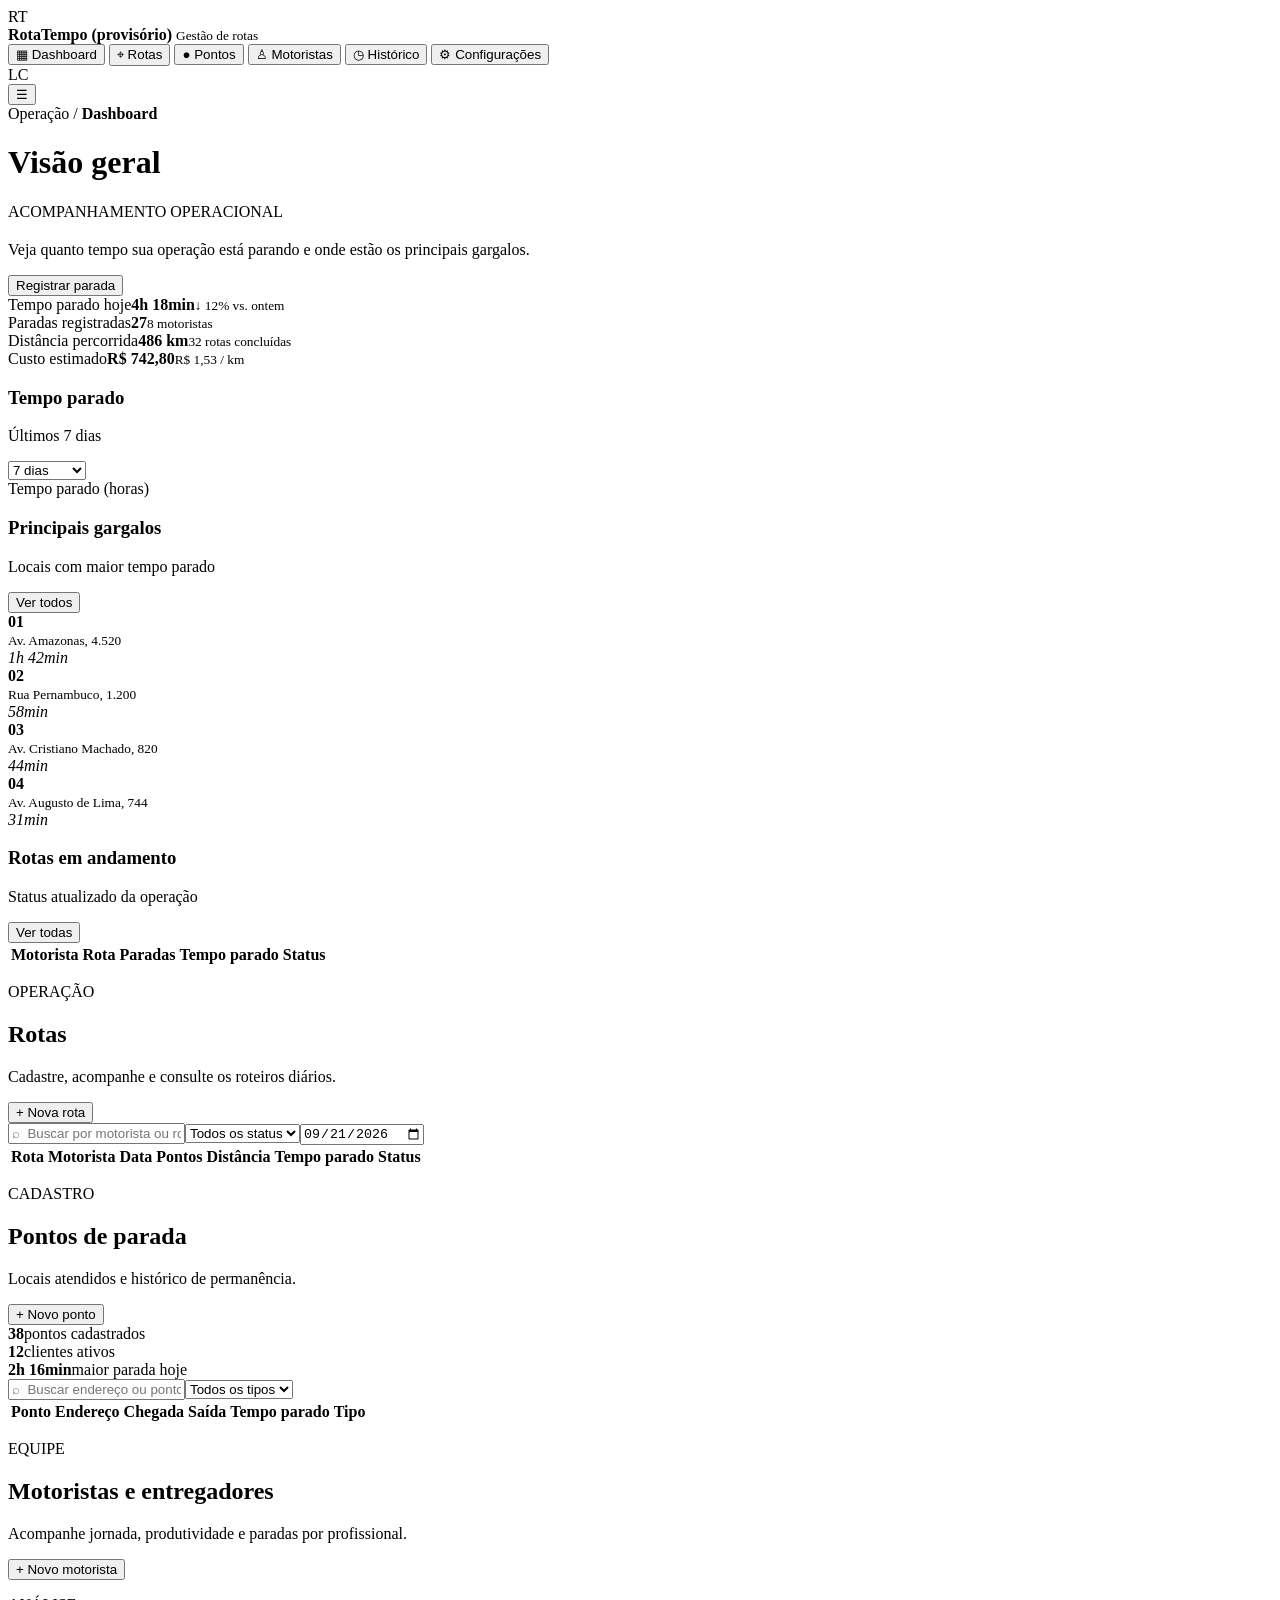
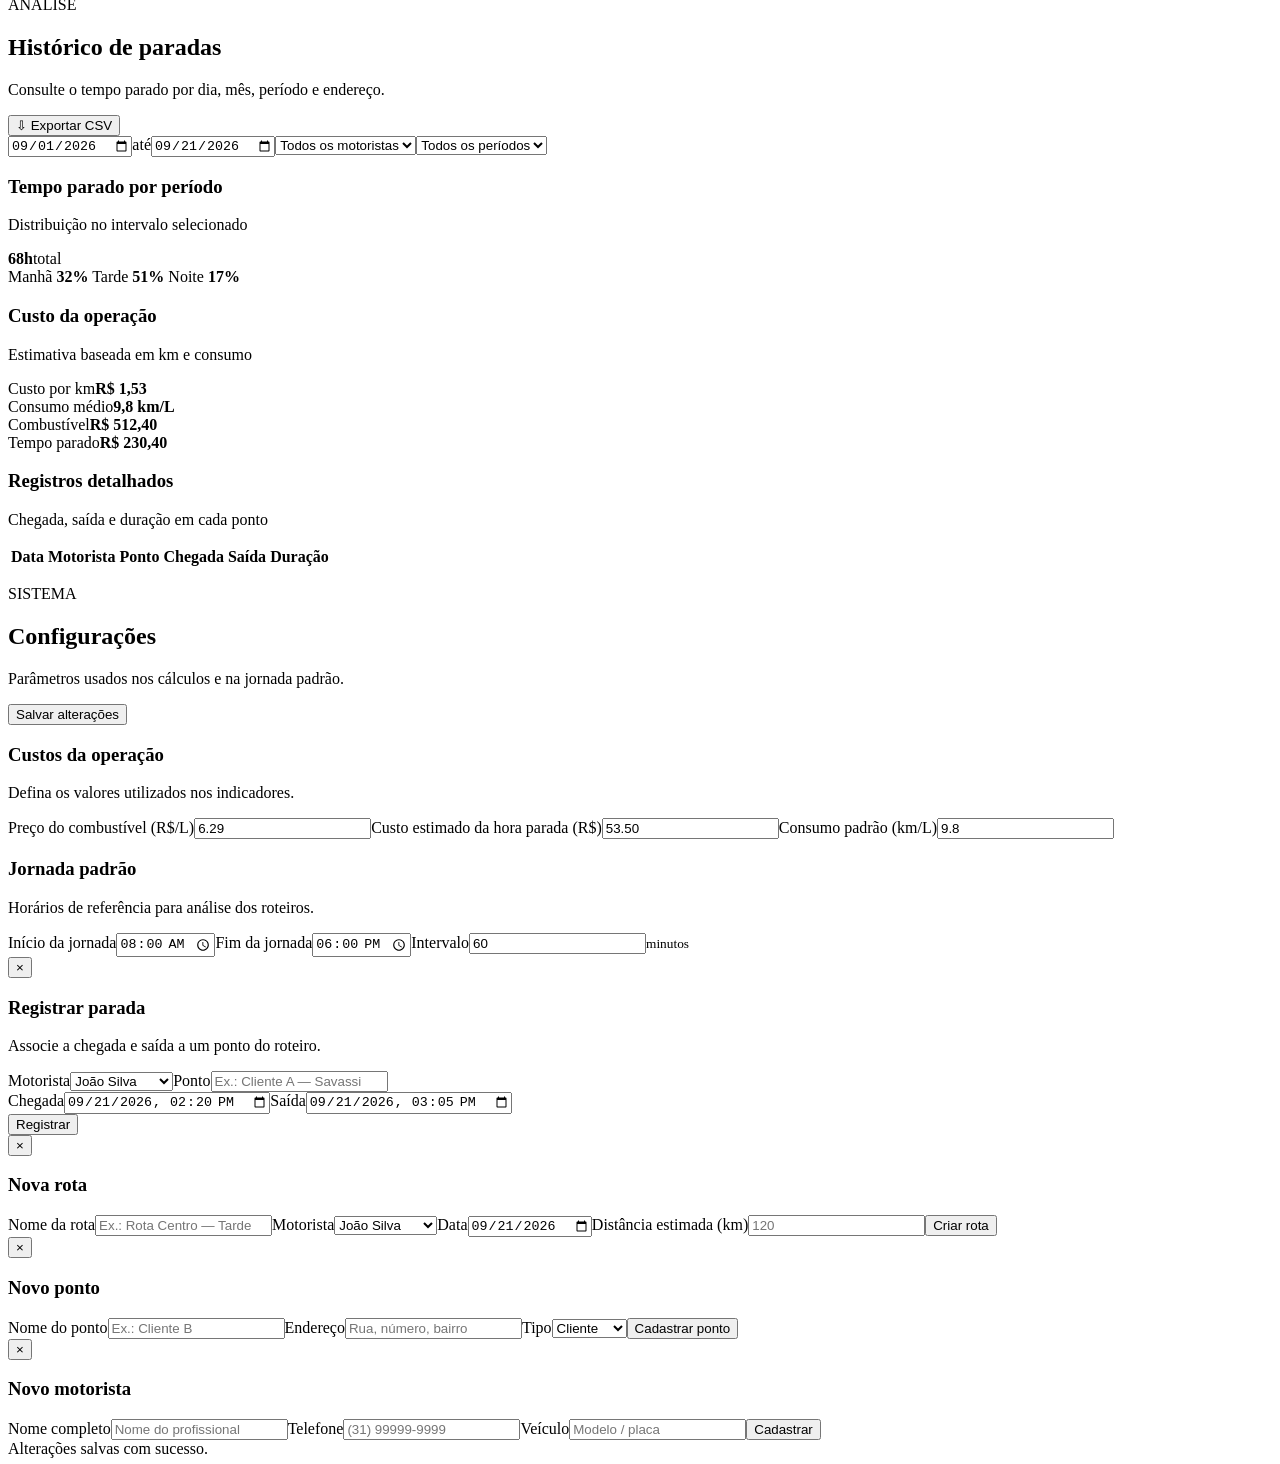
==== src/resourses/index.html @ 1d6804e8 "Criacao Classes" ====
<!DOCTYPE html>
<html lang="pt-BR">
<head>
  <meta charset="UTF-8">
  <meta name="viewport" content="width=device-width, initial-scale=1.0">
  <title>Gerente</title>
  <link rel="stylesheet" href="styles.css">
</head>
<body>
  <div class="app-shell">
    <aside class="sidebar">
      <div class="brand">
        <div class="brand-mark">RT</div>
        <div>
          <strong>RotaTempo (provisório)</strong>
          <small>Gestão de rotas</small>
        </div>
      </div>

      <nav>
        <button class="nav-item active" data-page="dashboard"><span>▦</span> Dashboard</button>
        <button class="nav-item" data-page="rotas"><span>⌖</span> Rotas</button>
        <button class="nav-item" data-page="pontos"><span>●</span> Pontos</button>
        <button class="nav-item" data-page="motoristas"><span>♙</span> Motoristas</button>
        <button class="nav-item" data-page="historico"><span>◷</span> Histórico</button>
        <button class="nav-item" data-page="configuracoes"><span>⚙</span> Configurações</button>
      </nav>

      <div class="sidebar-footer">
        <div class="user-avatar">LC</div>
        <div>
          <strong class="user-name"></strong>
          <!--<small>Administrador</small>-->
        </div>
      </div>
    </aside>

    <main class="main">
      <header class="topbar">
        <button class="mobile-menu" id="mobileMenu">☰</button>
        <div>
          <div class="breadcrumb">Operação / <strong id="pageName">Dashboard</strong></div>
          <h1 id="pageTitle">Visão geral</h1>
        </div>
        <div class="top-actions">
          <!--<div class="date-chip">21/09/2026</div>
          <button class="icon-btn" title="Notificações">♢</button>-->
        </div>
      </header>

      <section id="dashboard" class="page active">
        <div class="page-intro">
          <div>
            <p class="eyebrow">ACOMPANHAMENTO OPERACIONAL</p>
            <h2 class="user-name"></h2>
            <p class="muted">Veja quanto tempo sua operação está parando e onde estão os principais gargalos.</p>
          </div>
          <button class="primary" data-modal="modalRegistro">Registrar parada</button>
        </div>

        <div class="kpi-grid">
          <article class="kpi-card">
            <!--<div class="kpi-icon blue">◷</div>-->
            <div><span>Tempo parado hoje</span><strong>4h 18min</strong><small class="positive">↓ 12% vs. ontem</small></div>
          </article>
          <article class="kpi-card">
            <!--<div class="kpi-icon orange">●</div>-->
            <div><span>Paradas registradas</span><strong>27</strong><small>8 motoristas</small></div>
          </article>
          <article class="kpi-card">
            <!--<div class="kpi-icon green">⌁</div>-->
            <div><span>Distância percorrida</span><strong>486 km</strong><small>32 rotas concluídas</small></div>
          </article>
          <article class="kpi-card">
            <!--<div class="kpi-icon purple">R$</div>-->
            <div><span>Custo estimado</span><strong class="custoEstimado">R$ 742,80</strong><small>R$ 1,53 / km</small></div>
          </article>
        </div>

        <div class="dashboard-grid">
          <article class="card chart-card">
            <div class="card-head">
              <div><h3>Tempo parado</h3><p>Últimos 7 dias</p></div>
              <select id="chartPeriod">
                <option>7 dias</option>
                <option>30 dias</option>
                <option>Este mês</option>
              </select>
            </div>
            <div class="bar-chart" id="barChart"></div>
            <div class="chart-legend"><span><i></i> Tempo parado (horas)</span></div>
          </article>

          <article class="card">
            <div class="card-head"><div><h3>Principais gargalos</h3><p>Locais com maior tempo parado</p></div><button class="link-btn" data-page-link="pontos">Ver todos</button></div>
            <div class="ranking">
              <div class="rank-row"><b class="ponto-id">01</b><div><!--<strong class="ponto-endereco">Centro de Distribuição</strong>--><small class="ponto-endereco">Av. Amazonas, 4.520</small></div><em class="ponto-tempoParadoCalculado">1h 42min</em></div>
              <div class="rank-row"><b>02</b><div><!--<strong>Cliente A — Savassi</strong>--><small>Rua Pernambuco, 1.200</small></div><em>58min</em></div>
              <div class="rank-row"><b>03</b><div><!--<strong>Laboratório Norte</strong>--><small>Av. Cristiano Machado, 820</small></div><em>44min</em></div>
              <div class="rank-row"><b>04</b><div><!--<strong>Mercado Central</strong>--><small>Av. Augusto de Lima, 744</small></div><em>31min</em></div>
            </div>
          </article>
        </div>

        <article class="card table-card">
          <div class="card-head">
            <div><h3>Rotas em andamento</h3><p>Status atualizado da operação</p></div>
            <button class="link-btn" data-page-link="rotas">Ver todas</button>
          </div>
          <div class="table-wrap">
            <table><thead><tr><th>Motorista</th><th>Rota</th><th>Paradas</th><th>Tempo parado</th><th>Status</th></tr></thead>
            <tbody id="dashboardRoutes"></tbody></table>
          </div>
        </article>
      </section>

      <section id="rotas" class="page">
        <div class="page-intro"><div><p class="eyebrow">OPERAÇÃO</p><h2>Rotas</h2><p class="muted">Cadastre, acompanhe e consulte os roteiros diários.</p></div><button class="primary" data-modal="modalRota">+ Nova rota</button></div>
        <div class="filter-row"><input id="routeSearch" class="search" placeholder="⌕  Buscar por motorista ou rota..."><select><option>Todos os status</option><option>Em andamento</option><option>Concluída</option><option>Pendente</option></select><input type="date" value="2026-09-21"></div>
        <article class="card table-card"><div class="table-wrap"><table><thead><tr><th>Rota</th><th>Motorista</th><th>Data</th><th>Pontos</th><th>Distância</th><th>Tempo parado</th><th>Status</th><th></th></tr></thead><tbody id="routesTable"></tbody></table></div></article>
      </section>

      <section id="pontos" class="page">
        <div class="page-intro"><div><p class="eyebrow">CADASTRO</p><h2>Pontos de parada</h2><p class="muted">Locais atendidos e histórico de permanência.</p></div><button class="primary" data-modal="modalPonto">+ Novo ponto</button></div>
        <div class="summary-strip"><div><strong>38</strong><span>pontos cadastrados</span></div><div><strong>12</strong><span>clientes ativos</span></div><div><strong>2h 16min</strong><span>maior parada hoje</span></div></div>
        <article class="card table-card"><div class="filter-row compact"><input id="pointSearch" class="search" placeholder="⌕  Buscar endereço ou ponto..."><select><option>Todos os tipos</option><option>Cliente</option><option>Depósito</option><option>Coleta</option></select></div><div class="table-wrap"><table><thead><tr><th>Ponto</th><th>Endereço</th><th>Chegada</th><th>Saída</th><th>Tempo parado</th><th>Tipo</th></tr></thead><tbody id="pointsTable"></tbody></table></div></article>
      </section>

      <section id="motoristas" class="page">
        <div class="page-intro"><div><p class="eyebrow">EQUIPE</p><h2>Motoristas e entregadores</h2><p class="muted">Acompanhe jornada, produtividade e paradas por profissional.</p></div><button class="primary" data-modal="modalMotorista">+ Novo motorista</button></div>
        <div class="driver-grid" id="driverGrid"></div>
      </section>

      <section id="historico" class="page">
        <div class="page-intro"><div><p class="eyebrow">ANÁLISE</p><h2>Histórico de paradas</h2><p class="muted">Consulte o tempo parado por dia, mês, período e endereço.</p></div><button class="secondary" id="exportBtn">⇩ Exportar CSV</button></div>
        <div class="filter-row"><input type="date" value="2026-09-01"><span class="arrow">até</span><input type="date" value="2026-09-21"><select><option>Todos os motoristas</option><option>João Silva</option><option>Marcos Lima</option><option>Rafael Souza</option></select><select><option>Todos os períodos</option><option>Manhã</option><option>Tarde</option><option>Noite</option></select></div>
        <div class="dashboard-grid">
        <!--Adicionar filtro-->
          <article class="card chart-card"><div class="card-head"><div><h3>Tempo parado por período</h3><p>Distribuição no intervalo selecionado</p></div></div><div class="donut-wrap"><div class="donut"><div><strong>68h</strong><span>total</span></div></div><div class="donut-legend"><span><i class="dot morning"></i> Manhã <b>32%</b></span><span><i class="dot afternoon"></i> Tarde <b>51%</b></span><span><i class="dot night"></i> Noite <b>17%</b></span></div></div></article>
          <article class="card chart-card"><div class="card-head"><div><h3>Custo da operação</h3><p>Estimativa baseada em km e consumo</p></div></div><div class="cost-box"><div><span>Custo por km</span><strong>R$ 1,53</strong></div><div><span>Consumo médio</span><strong>9,8 km/L</strong></div><div><span>Combustível</span><strong>R$ 512,40</strong></div><div><span>Tempo parado</span><strong>R$ 230,40</strong></div></div></article>
        </div>
        <article class="card table-card"><div class="card-head"><div><h3>Registros detalhados</h3><p>Chegada, saída e duração em cada ponto</p></div></div><div class="table-wrap"><table><thead><tr><th>Data</th><th>Motorista</th><th>Ponto</th><th>Chegada</th><th>Saída</th><th>Duração</th></tr></thead><tbody id="historyTable"></tbody></table></div></article>
      </section>

      <section id="configuracoes" class="page">
        <div class="page-intro"><div><p class="eyebrow">SISTEMA</p><h2>Configurações</h2><p class="muted">Parâmetros usados nos cálculos e na jornada padrão.</p></div><button class="primary" id="saveConfig">Salvar alterações</button></div>
        <div class="settings-grid">
          <article class="card form-card"><h3>Custos da operação</h3><p class="muted">Defina os valores utilizados nos indicadores.</p><label>Preço do combustível (R$/L)<input type="number" value="6.29" step=".01"></label><label>Custo estimado da hora parada (R$)<input type="number" value="53.50" step=".01"></label><label>Consumo padrão (km/L)<input type="number" value="9.8" step=".1"></label></article>
          <article class="card form-card"><h3>Jornada padrão</h3><p class="muted">Horários de referência para análise dos roteiros.</p><label>Início da jornada<input type="time" value="08:00"></label><label>Fim da jornada<input type="time" value="18:00"></label><label>Intervalo<input type="number" value="60" min="0"><small>minutos</small></label></article>
        </div>
      </section>
    </main>
  </div>

  <div class="modal-backdrop" id="modalBackdrop">
    <div class="modal" id="modalRegistro"><button class="close">×</button><h3>Registrar parada</h3><p class="muted">Associe a chegada e saída a um ponto do roteiro.</p><form class="modal-form"><label>Motorista<select><option>João Silva</option><option>Marcos Lima</option><option>Rafael Souza</option></select></label><label>Ponto<input placeholder="Ex.: Cliente A — Savassi"></label><div class="two"><label>Chegada<input type="datetime-local" value="2026-09-21T14:20"></label><label>Saída<input type="datetime-local" value="2026-09-21T15:05"></label></div><button class="primary" type="submit">Registrar</button></form></div>
    <div class="modal" id="modalRota"><button class="close">×</button><h3>Nova rota</h3><form class="modal-form"><label>Nome da rota<input placeholder="Ex.: Rota Centro — Tarde"></label><label>Motorista<select><option>João Silva</option><option>Marcos Lima</option><option>Rafael Souza</option></select></label><label>Data<input type="date" value="2026-09-21"></label><label>Distância estimada (km)<input type="number" placeholder="120"></label><button class="primary" type="submit">Criar rota</button></form></div>
    <div class="modal" id="modalPonto"><button class="close">×</button><h3>Novo ponto</h3><form class="modal-form"><label>Nome do ponto<input placeholder="Ex.: Cliente B"></label><label>Endereço<input placeholder="Rua, número, bairro"></label><label>Tipo<select><option>Cliente</option><option>Depósito</option><option>Coleta</option></select></label><button class="primary" type="submit">Cadastrar ponto</button></form></div>
    <div class="modal" id="modalMotorista"><button class="close">×</button><h3>Novo motorista</h3><form class="modal-form"><label>Nome completo<input placeholder="Nome do profissional"></label><label>Telefone<input placeholder="(31) 99999-9999"></label><label>Veículo<input placeholder="Modelo / placa"></label><button class="primary" type="submit">Cadastrar</button></form></div>
  </div>

  <div class="toast" id="toast">Alterações salvas com sucesso.</div>
  <script src="app.js"></script>
</body>
</html>
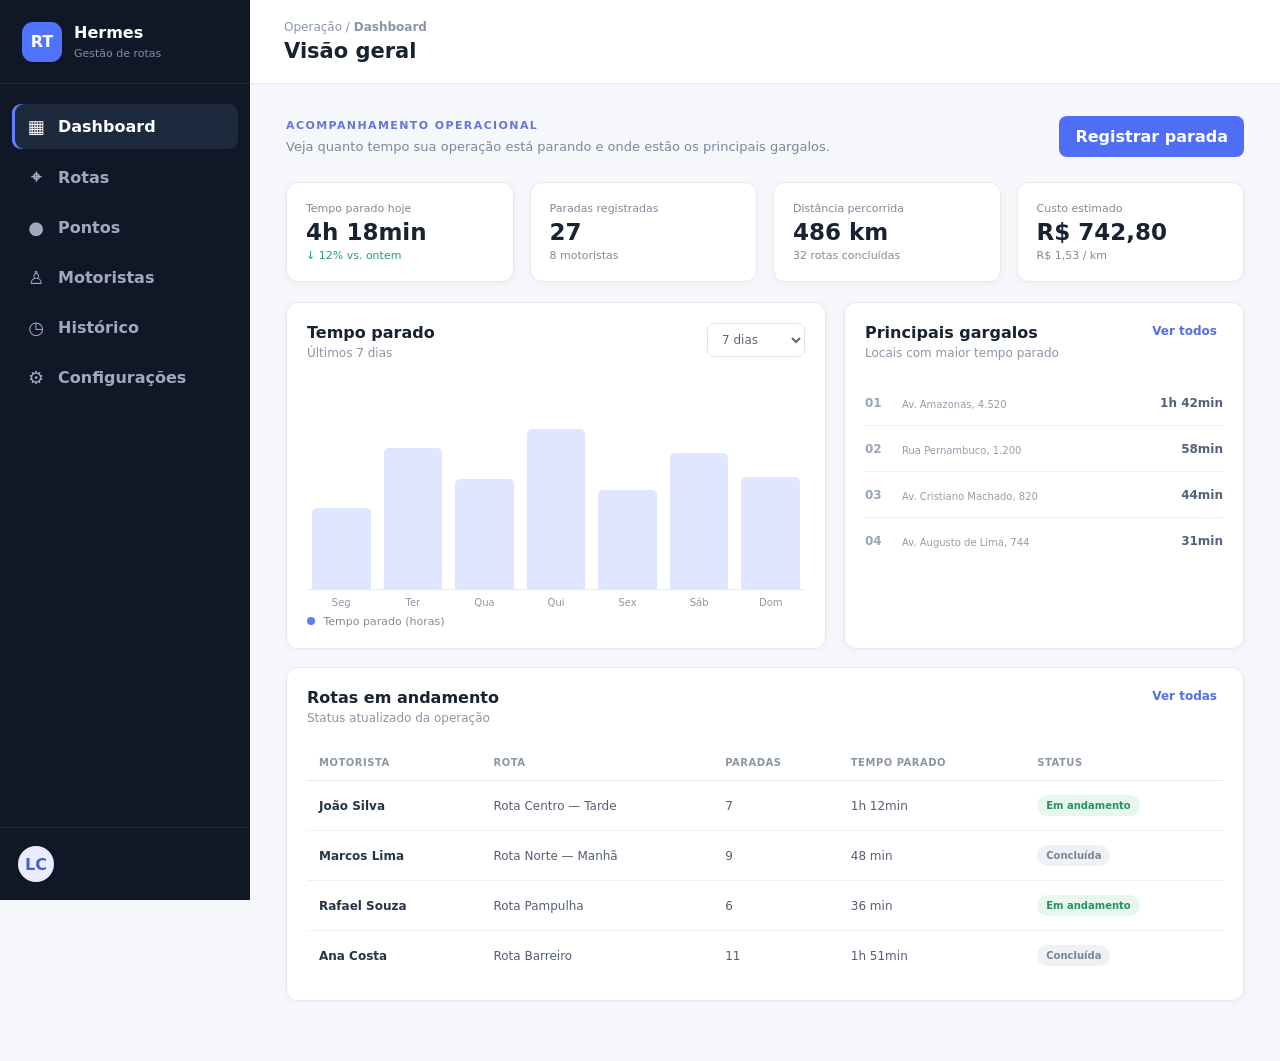
==== commit b3ce3b5b: "DAO" ====
--- a/src/resourses/index.html
+++ b/src/resourses/index.html
@@ -4,7 +4,7 @@
   <meta charset="UTF-8">
   <meta name="viewport" content="width=device-width, initial-scale=1.0">
   <title>Gerente</title>
-  <link rel="stylesheet" href="styles.css">
+  <link rel="stylesheet" href="style/styles.css">
 </head>
 <body>
   <div class="app-shell">
@@ -12,7 +12,7 @@
       <div class="brand">
         <div class="brand-mark">RT</div>
         <div>
-          <strong>RotaTempo (provisório)</strong>
+          <strong>Hermes</strong>
           <small>Gestão de rotas</small>
         </div>
       </div>
@@ -160,6 +160,6 @@
   </div>
 
   <div class="toast" id="toast">Alterações salvas com sucesso.</div>
-  <script src="app.js"></script>
+  <script src="script/app.js"></script>
 </body>
 </html>
--- a/src/resourses/style/styles.css
+++ b/src/resourses/style/styles.css
@@ -0,0 +1 @@
+*{box-sizing:border-box}body{margin:0;font-family:Inter,ui-sans-serif,system-ui,-apple-system,BlinkMacSystemFont,"Segoe UI",sans-serif;background:#f5f7fb;color:#182230}button,input,select{font:inherit}button{cursor:pointer}.app-shell{display:flex;min-height:100vh}.sidebar{width:250px;background:#101827;color:#d9e1ec;display:flex;flex-direction:column;position:fixed;inset:0 auto 0 0;z-index:20}.brand{height:84px;padding:20px 22px;display:flex;gap:12px;align-items:center;border-bottom:1px solid #202b3c}.brand-mark{width:40px;height:40px;border-radius:11px;background:#4f73ff;color:#fff;display:grid;place-items:center;font-weight:800}.brand strong{display:block;color:#fff}.brand small{color:#7f8da2;font-size:11px}.sidebar nav{padding:20px 12px;display:grid;gap:5px}.nav-item{border:0;background:transparent;color:#9eabbd;text-align:left;padding:12px 14px;border-radius:9px;display:flex;gap:12px;align-items:center;font-weight:600}.nav-item span{width:20px;text-align:center;font-size:18px}.nav-item:hover,.nav-item.active{background:#1d293c;color:#fff}.nav-item.active{box-shadow:inset 3px 0 #6281ff}.sidebar-footer{margin-top:auto;border-top:1px solid #202b3c;padding:18px;display:flex;gap:10px;align-items:center}.sidebar-footer strong{display:block;font-size:13px;color:#fff}.sidebar-footer small{color:#7f8da2;font-size:11px}.user-avatar{width:36px;height:36px;border-radius:50%;background:#e9edff;color:#445fd1;display:grid;place-items:center;font-weight:800}.main{margin-left:250px;width:calc(100% - 250px);min-height:100vh}.topbar{height:84px;background:#fff;border-bottom:1px solid #e6eaf0;display:flex;align-items:center;justify-content:space-between;padding:0 34px;position:sticky;top:0;z-index:10}.breadcrumb{font-size:12px;color:#8995a7;margin-bottom:5px}.topbar h1{font-size:21px;margin:0}.top-actions{display:flex;align-items:center;gap:12px}.date-chip{background:#f3f5f9;border:1px solid #e3e7ee;border-radius:8px;padding:8px 12px;font-size:12px;color:#667387}.icon-btn,.mobile-menu{border:0;background:#f3f5f9;border-radius:8px;width:36px;height:36px}.mobile-menu{display:none}.page{display:none;padding:32px 36px 60px;max-width:1500px;margin:auto}.page.active{display:block}.page-intro{display:flex;justify-content:space-between;align-items:center;gap:20px;margin-bottom:25px}.eyebrow{font-size:11px;letter-spacing:1.4px;color:#6378d9;font-weight:800;margin:0 0 7px}.page h2{font-size:27px;margin:0 0 5px}.muted{color:#7b8798;font-size:13px;margin:0}.primary,.secondary{border:0;border-radius:8px;padding:11px 16px;font-weight:700}.primary{background:#4f6df5;color:#fff}.primary:hover{background:#405edc}.secondary{background:#fff;color:#42526a;border:1px solid #dce2ea}.kpi-grid{display:grid;grid-template-columns:repeat(4,1fr);gap:16px;margin-bottom:20px}.kpi-card,.card{background:#fff;border:1px solid #e5e9ef;border-radius:12px;box-shadow:0 2px 7px #15223808}.kpi-card{padding:19px;display:flex;gap:13px;align-items:center}.kpi-icon{width:42px;height:42px;border-radius:10px;display:grid;place-items:center;font-weight:800}.kpi-icon.blue{background:#edf1ff;color:#526ee7}.kpi-icon.orange{background:#fff3e7;color:#e78b37}.kpi-icon.green{background:#e9f8f0;color:#35a66b}.kpi-icon.purple{background:#f2ecff;color:#825bd1}.kpi-card span,.kpi-card small{display:block;color:#7e8999;font-size:11px}.kpi-card strong{display:block;font-size:23px;margin:4px 0}.positive{color:#2a9d66!important}.dashboard-grid{display:grid;grid-template-columns:1.35fr 1fr;gap:18px;margin-bottom:18px}.card{padding:20px}.chart-card{min-height:320px}.card-head{display:flex;align-items:flex-start;justify-content:space-between;gap:15px;margin-bottom:20px}.card-head h3{margin:0 0 4px;font-size:16px}.card-head p{margin:0;color:#8a95a5;font-size:12px}.card-head select,.filter-row select,.filter-row input{border:1px solid #dfe4eb;background:#fff;border-radius:7px;padding:8px 10px;color:#59677a;font-size:12px}.bar-chart{height:210px;display:flex;align-items:end;gap:13px;padding:10px 5px 0;border-bottom:1px solid #e7ebf0}.bar{flex:1;background:#dfe6ff;border-radius:5px 5px 0 0;position:relative;min-width:18px}.bar:hover{background:#617bf1}.bar span{position:absolute;top:100%;margin-top:8px;width:100%;text-align:center;font-size:10px;color:#8b96a5}.chart-legend{font-size:11px;color:#7f8b9c;margin-top:25px}.chart-legend i{display:inline-block;width:8px;height:8px;background:#617bf1;border-radius:50%;margin-right:5px}.ranking{display:grid}.rank-row{display:grid;grid-template-columns:28px 1fr auto;gap:9px;align-items:center;padding:13px 0;border-bottom:1px solid #edf0f4}.rank-row:last-child{border:0}.rank-row>b{color:#9aa5b5;font-size:12px}.rank-row strong{display:block;font-size:12px}.rank-row small{color:#929dac;font-size:10px}.rank-row em{font-size:12px;color:#53627a;font-style:normal;font-weight:700}.link-btn{border:0;background:none;color:#536fe1;font-size:12px;font-weight:700}.table-card{overflow:hidden}.table-wrap{overflow:auto}.table-wrap table{width:100%;border-collapse:collapse;min-width:720px}.table-wrap th{text-align:left;color:#8b96a5;font-size:10px;text-transform:uppercase;letter-spacing:.5px;padding:12px;border-bottom:1px solid #e8ecf1}.table-wrap td{padding:14px 12px;border-bottom:1px solid #eef1f4;font-size:12px;color:#536074}.table-wrap tr:last-child td{border:0}.table-wrap td:first-child{font-weight:700;color:#263448}.status{padding:5px 9px;border-radius:20px;font-size:10px;font-weight:800;display:inline-block}.status.green{background:#e7f7ee;color:#27925d}.status.orange{background:#fff3df;color:#c67b1d}.status.gray{background:#eef1f5;color:#788496}.filter-row{display:flex;gap:10px;margin-bottom:18px;align-items:center}.filter-row .search{flex:1;min-width:220px}.search{border:1px solid #dfe4eb;border-radius:8px;padding:10px 12px;background:#fff;outline:none}.search:focus,input:focus,select:focus{border-color:#7b91ef;box-shadow:0 0 0 3px #607cf11a;outline:none}.summary-strip{display:flex;gap:14px;margin-bottom:18px}.summary-strip>div{background:#fff;border:1px solid #e5e9ef;border-radius:10px;padding:15px 20px;min-width:180px}.summary-strip strong{display:block;font-size:20px}.summary-strip span{font-size:11px;color:#8a95a5}.compact{margin-bottom:12px}.driver-grid{display:grid;grid-template-columns:repeat(3,1fr);gap:17px}.driver-card{background:#fff;border:1px solid #e5e9ef;border-radius:12px;padding:19px}.driver-head{display:flex;gap:12px;align-items:center;margin-bottom:17px}.driver-avatar{width:46px;height:46px;border-radius:50%;display:grid;place-items:center;background:#e9edff;color:#4b67db;font-weight:800}.driver-head strong{display:block;font-size:14px}.driver-head small{color:#8995a5;font-size:11px}.driver-stats{display:grid;grid-template-columns:1fr 1fr;border-top:1px solid #edf0f4;padding-top:14px;gap:12px}.driver-stats span{display:block;color:#8b96a5;font-size:10px}.driver-stats b{font-size:14px}.arrow{color:#8d98a7;font-size:12px}.donut-wrap{display:flex;align-items:center;justify-content:center;gap:35px;padding:25px}.donut{width:170px;height:170px;border-radius:50%;background:conic-gradient(#617bf1 0 32%,#72bf91 32% 83%,#f2ae61 83% 100%);display:grid;place-items:center}.donut:before{content:"";position:absolute;width:112px;height:112px;background:#fff;border-radius:50%}.donut>div{z-index:1;text-align:center}.donut strong{display:block;font-size:24px}.donut span{font-size:11px;color:#8b96a5}.donut-legend{display:grid;gap:15px;min-width:160px}.donut-legend span{font-size:12px}.donut-legend b{float:right}.dot{display:inline-block;width:8px;height:8px;border-radius:50%;margin-right:7px}.dot.morning{background:#617bf1}.dot.afternoon{background:#72bf91}.dot.night{background:#f2ae61}.cost-box{display:grid;grid-template-columns:1fr 1fr;gap:12px}.cost-box div{background:#f7f8fa;border-radius:9px;padding:17px}.cost-box span{display:block;color:#8995a5;font-size:11px}.cost-box strong{font-size:20px;display:block;margin-top:5px}.settings-grid{display:grid;grid-template-columns:1fr 1fr;gap:18px}.form-card h3{margin:0 0 5px}.form-card>label{display:block;margin-top:18px;font-size:12px;font-weight:700;color:#536074}.form-card input{display:block;width:100%;margin-top:6px;border:1px solid #dfe4eb;border-radius:7px;padding:10px}.form-card small{color:#8b96a5;font-weight:400}.modal-backdrop{display:none;position:fixed;inset:0;background:#0c142280;z-index:50;align-items:center;justify-content:center;padding:20px}.modal-backdrop.open{display:flex}.modal{display:none;background:#fff;width:min(470px,100%);border-radius:13px;padding:25px;position:relative;box-shadow:0 20px 60px #0003}.modal.open{display:block}.modal h3{margin:0 0 5px}.close{position:absolute;right:15px;top:12px;border:0;background:none;font-size:24px;color:#8995a5}.modal-form{display:grid;gap:14px;margin-top:20px}.modal-form label{font-size:12px;font-weight:700;color:#536074}.modal-form input,.modal-form select{display:block;width:100%;margin-top:6px;border:1px solid #dfe4eb;border-radius:7px;padding:10px}.two{display:grid;grid-template-columns:1fr 1fr;gap:10px}.toast{position:fixed;right:25px;bottom:25px;background:#182230;color:#fff;padding:12px 16px;border-radius:8px;font-size:12px;opacity:0;transform:translateY(10px);transition:.25s;z-index:80}.toast.show{opacity:1;transform:none}@media(max-width:1000px){.kpi-grid{grid-template-columns:1fr 1fr}.dashboard-grid,.settings-grid{grid-template-columns:1fr}.driver-grid{grid-template-columns:1fr 1fr}}@media(max-width:760px){.sidebar{transform:translateX(-100%);transition:.25s}.sidebar.mobile-open{transform:none}.main{margin-left:0;width:100%}.mobile-menu{display:block;margin-right:10px}.topbar{padding:0 18px}.topbar>div:nth-child(2){flex:1}.date-chip{display:none}.page{padding:24px 17px 45px}.page-intro{align-items:flex-start;flex-direction:column}.kpi-grid{grid-template-columns:1fr}.filter-row{flex-wrap:wrap}.filter-row>*{min-width:140px}.summary-strip{overflow:auto}.driver-grid{grid-template-columns:1fr}.donut-wrap{flex-direction:column}.two{grid-template-columns:1fr}.topbar h1{font-size:18px}}
